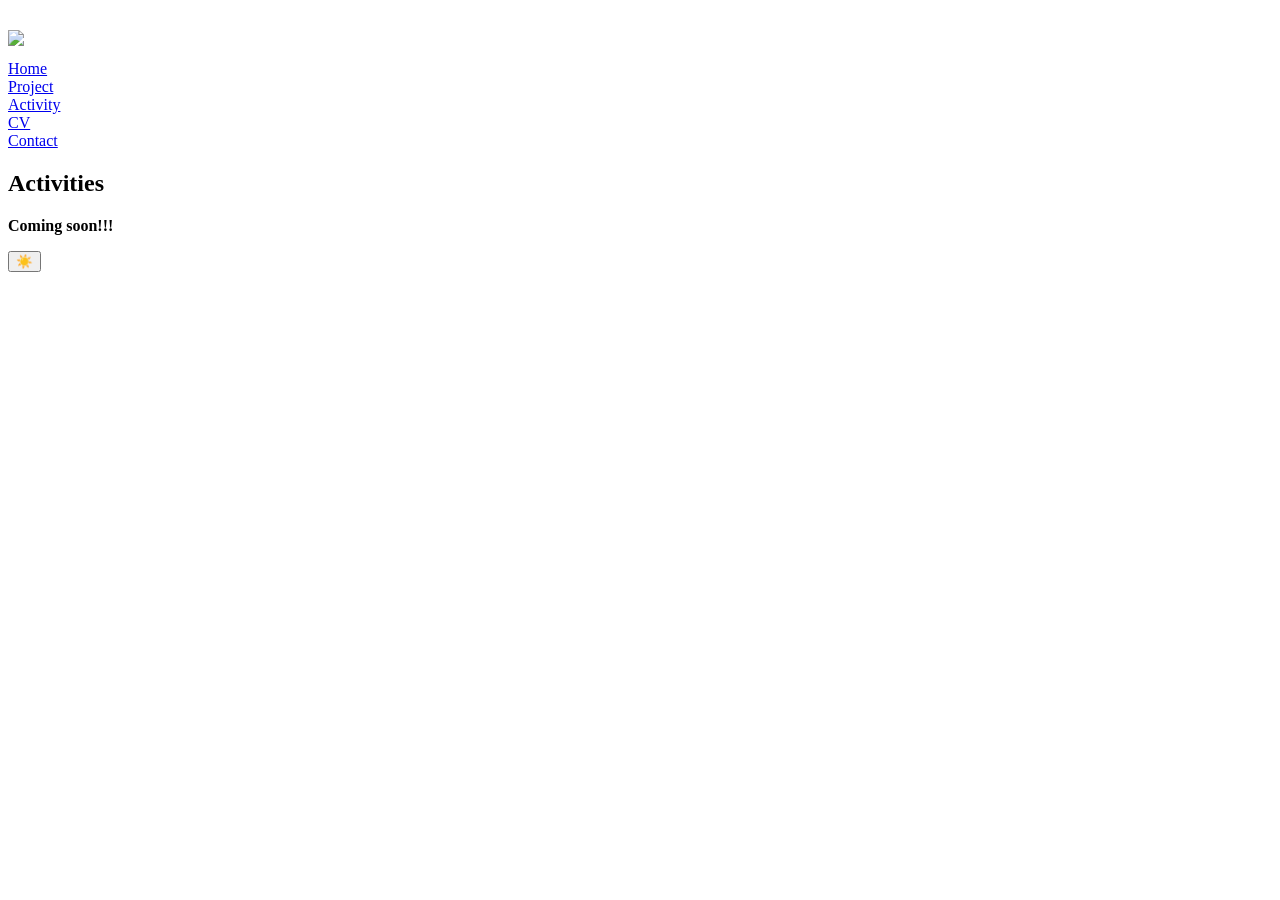
==== activity.html @ ed615052 "Added activity page, map in contact page" ====
<!DOCTYPE html>
<html lang="en">

<head>
  <meta charset="UTF-8">
  <meta name="viewport" content="width=device-width, initial-scale=1.0">
  <meta http-equiv="X-UA-Compatible" content="ie=edge">
  <title>Sania Zahan</title>
  <meta name="description" content="">
  <meta name="keywords" content="">
  <meta name="author" content="">

  <!-- Font Awesome if you need it
  <link rel="stylesheet" href="https://use.fontawesome.com/releases/v5.3.1/css/all.css">
  -->
  <link rel="stylesheet" href="https://unpkg.com/tailwindcss@2.2.19/dist/tailwind.min.css"/> 
  <!--Replace with your tailwind.css once created-->
  <style>
      .float-right-top {
	  position: absolute;
	  right: 0;
	  top: 0;
	} 
      ul {
        list-style-type: none;
      }
      ul li:before {
        content: '\2014';
        position: absolute;
        margin-left: -20px;
      }
      li::before {
        content: none !important;
        display: none !important;
    }
      .myDiv {
	  margin: 30px;
	}
    </style>
</head>

<body class="font-sans antialiased text-gray-100 leading-normal tracking-wider bg-cover" style="background-image:url('https://github.com/saniazahan/saniazahan.github.io/blob/main/bgd.jpg?raw=true');">
<!--<body class="font-sans antialiased text-gray-900 leading-normal tracking-wider bg-cover" style="background-color: #f0f0f0;"> -->

<!-- Profile Picture 
  <img src="IMG_20220918_105300.png" alt="Profile Picture" 
       style="position: absolute; top: 20px; left: 20px; width: 100px; height: 100px; border-radius: 50%; box-shadow: 0 4px 6px rgba(0, 0, 0, 0.1);"> -->

  <div style="margin: 30px;"></div>

  <div class="max-w-6xl flex h-auto lg:h-screen flex-wrap mx-auto my-32 lg:my-0">

	<!--Img Col-->
	<div class="w-full lg:w-1/5">
	<!-- <div class="lg:w-1/5 lg:flex lg:flex-col lg:justify-start">-->
		<!-- Big profile image for side bar (desktop) 
		<img src="https://source.unsplash.com/MP0IUfwrn0A" class="rounded-none lg:rounded-lg shadow-2xl hidden lg:block"> -->
		<img src="https://github.com/saniazahan/saniazahan.github.io/blob/main/IMG_20220918_105300.png?raw=true" class="rounded-xl lg:rounded-2xl shadow-2xl hidden lg:block"> 
		<!-- Image from: http://unsplash.com/photos/MP0IUfwrn0A -->
		<div style="margin: 10px;"></div>
		<div class="w-54 bg-gray-900 rounded-lg shadow-lg p-4">
		    <ul class="space-y-4" style="list-style: none; margin: 0; padding: 0;">
				<li>
					<a href="./index.html" class="block bg-green-700 text-white rounded-md px-4 py-2 text-center hover:bg-green-900">
		            	Home
					</a>
		        </li>
		        <li>
					<a href="./project.html" class="block bg-green-700 text-white rounded-md px-4 py-2 text-center hover:bg-green-900">
		            	Project
					</a>
		        </li>
		        <li>
		            <a href="./activity.html" class="block bg-green-700 text-white rounded-md px-4 py-2 text-center hover:bg-green-900">
						Activity
					</a>
		        </li>
		        <li>
					<a href="./cv.pdf" target="_blank" rel="noopener noreferrer" class="block bg-green-700 text-white rounded-md px-4 py-2 text-center hover:bg-green-900">
		            	CV
					</a>
		        </li>
		        <li>
					<a href="./contact.html" class="block bg-green-700 text-white rounded-md px-4 py-2 text-center hover:bg-green-900">
		            	Contact
					</a>
		        </li>
		    </ul>
		</div>

	</div>
	  
	<!--Main Col-->
	<div id="profile" class="w-full lg:w-4/5 bg-gray-900 lg:rounded-l-lg lg:rounded-r-none shadow-2xl bg-gray-900 opacity-95 mx-6 lg:mx-0">
	

		<div class="p-4 md:p-12 text-center lg:text-left">
			<!-- Image for mobile view-->
			<div class="block lg:hidden rounded-full shadow-xl mx-auto -mt-16 h-48 w-48 bg-cover bg-center" style="background-image: url('https://github.com/saniazahan/saniazahan.github.io/blob/main/IMG_20220918_105300.png?raw=true')"></div>
						
			<h2 class="text-3xl font-bold pt-8 lg:pt-0">Activities</h2>
			<div class="mx-auto lg:mx-0 w-4/5 pt-3 border-b-2 border-green-500 opacity-25"></div>
            <p class="pt-12 text-l"><b>Coming soon!!!</b></p>

		</div>

	</div>
	
	<!--Img Col-->
	<!-- <div class="w-full lg:w-1/5">
	<div class="lg:w-1/5 lg:flex lg:flex-col lg:justify-start">
		<!-- Big profile image for side bar (desktop) 
		<img src="https://source.unsplash.com/MP0IUfwrn0A" class="rounded-none lg:rounded-lg shadow-2xl hidden lg:block"> -->
		<!--<img src="https://github.com/saniazahan/saniazahan.github.io/blob/main/IMG_20220918_105300.png?raw=true" class="rounded-none lg:rounded-lg shadow-2xl hidden lg:block"> 
		<!-- Image from: http://unsplash.com/photos/MP0IUfwrn0A -->
		
	<!--</div> -->
	
	
	<!-- Pin to top right corner -->
	  <div class="absolute top-0 right-0 h-12 w-18 p-4">
		<button class="js-change-theme focus:outline-none">☀️</button>
	  </div>

</div>

	<script src="https://unpkg.com/popper.js@1/dist/umd/popper.min.js"></script>
	<script src="https://unpkg.com/tippy.js@4"></script>
	<script>
		//Init tooltips
		tippy('.link',{
		  placement: 'bottom'
		})

		//Toggle mode
		const toggle = document.querySelector('.js-change-theme');
		const body = document.querySelector('body');
		const profile = document.getElementById('profile');
		
		
		toggle.addEventListener('click', () => {

		  if (body.classList.contains('text-gray-900')) {
			toggle.innerHTML = "☀️";
			body.classList.remove('text-gray-900');
			body.classList.add('text-gray-100');
			profile.classList.remove('bg-white');
			profile.classList.add('bg-gray-900');
		  } else
		  {
			toggle.innerHTML = "🌙";
			body.classList.remove('text-gray-100');
			body.classList.add('text-gray-900');
			profile.classList.remove('bg-gray-900');			
			profile.classList.add('bg-white');
			
		  }
		});
		
    </script>
	
</body>

</html>
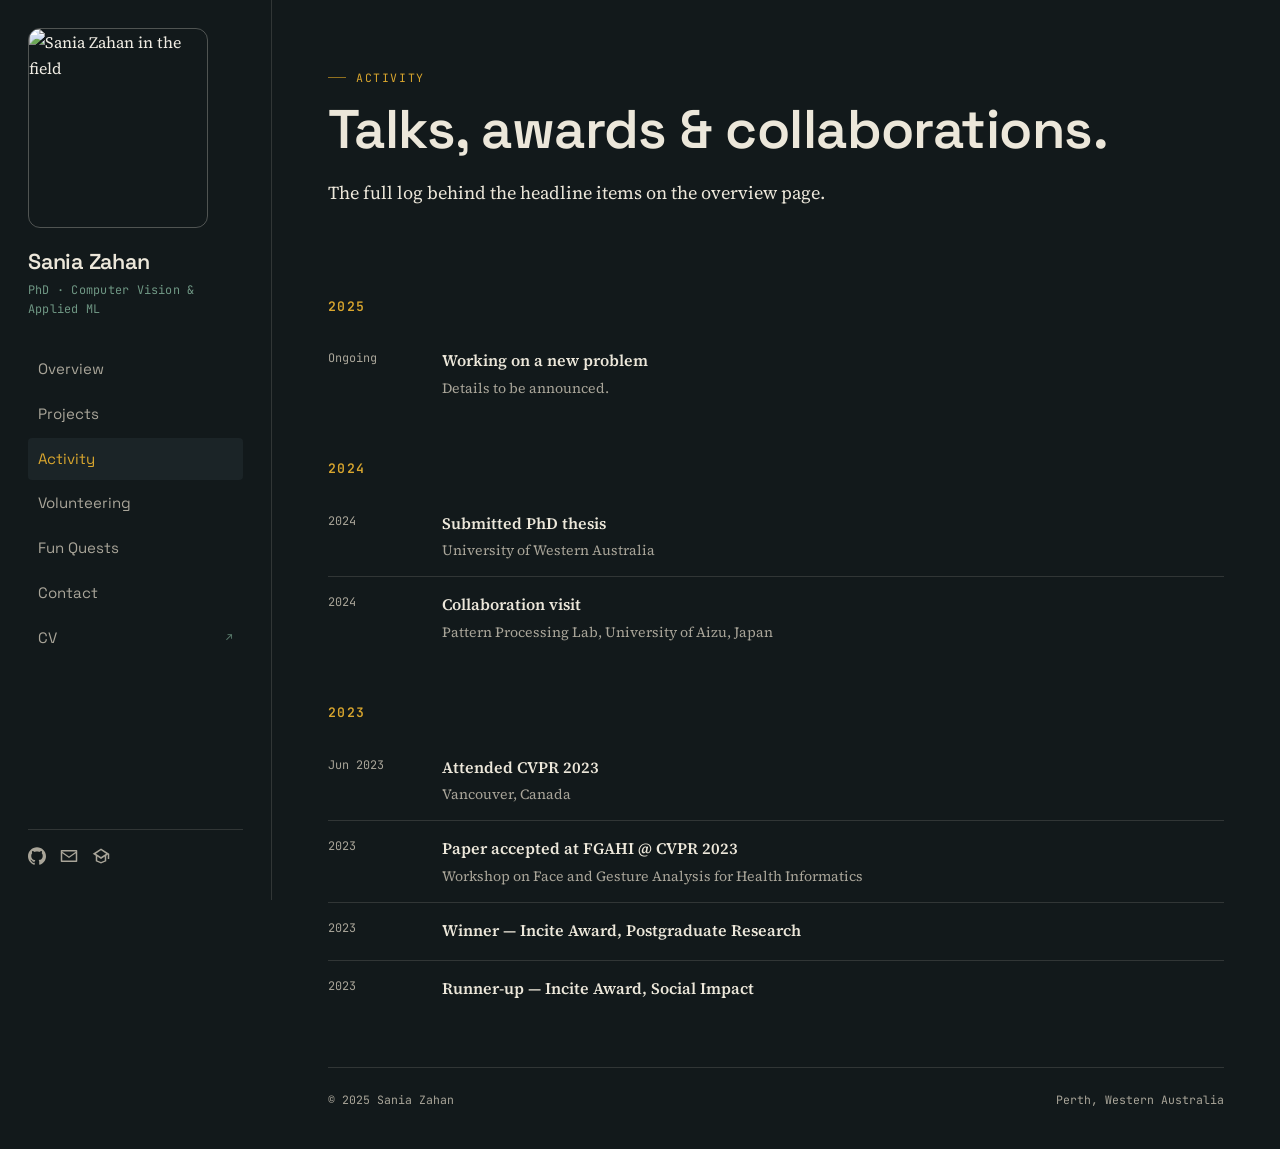
==== commit 6b191898: "Changed layout and added separate sections for volunteering and hobbies" ====
--- a/activity.html
+++ b/activity.html
@@ -1,164 +1,118 @@
 <!DOCTYPE html>
 <html lang="en">
+<head>
+<meta charset="UTF-8">
+<meta name="viewport" content="width=device-width, initial-scale=1.0">
+<title>Activity — Sania Zahan</title>
+<meta name="description" content="Talks, awards, and collaborations — Sania Zahan's research activity log.">
+<link rel="preconnect" href="https://fonts.googleapis.com">
+<link rel="preconnect" href="https://fonts.gstatic.com" crossorigin>
+<link href="https://fonts.googleapis.com/css2?family=Space+Grotesk:wght@500;600;700&family=Source+Serif+4:ital,opsz,wght@0,8..60,400;0,8..60,600;1,8..60,400&family=JetBrains+Mono:wght@400;500&display=swap" rel="stylesheet">
+<link rel="stylesheet" href="./css/style.css">
+</head>
+<body>
 
-<head>
-  <meta charset="UTF-8">
-  <meta name="viewport" content="width=device-width, initial-scale=1.0">
-  <meta http-equiv="X-UA-Compatible" content="ie=edge">
-  <title>Sania Zahan</title>
-  <meta name="description" content="">
-  <meta name="keywords" content="">
-  <meta name="author" content="">
-
-  <!-- Font Awesome if you need it
-  <link rel="stylesheet" href="https://use.fontawesome.com/releases/v5.3.1/css/all.css">
-  -->
-  <link rel="stylesheet" href="https://unpkg.com/tailwindcss@2.2.19/dist/tailwind.min.css"/> 
-  <!--Replace with your tailwind.css once created-->
-  <style>
-      .float-right-top {
-	  position: absolute;
-	  right: 0;
-	  top: 0;
-	} 
-      ul {
-        list-style-type: none;
-      }
-      ul li:before {
-        content: '\2014';
-        position: absolute;
-        margin-left: -20px;
-      }
-      li::before {
-        content: none !important;
-        display: none !important;
-    }
-      .myDiv {
-	  margin: 30px;
-	}
-    </style>
-</head>
-
-<body class="font-sans antialiased text-gray-100 leading-normal tracking-wider bg-cover" style="background-image:url('https://github.com/saniazahan/saniazahan.github.io/blob/main/bgd.jpg?raw=true');">
-<!--<body class="font-sans antialiased text-gray-900 leading-normal tracking-wider bg-cover" style="background-color: #f0f0f0;"> -->
-
-<!-- Profile Picture 
-  <img src="IMG_20220918_105300.png" alt="Profile Picture" 
-       style="position: absolute; top: 20px; left: 20px; width: 100px; height: 100px; border-radius: 50%; box-shadow: 0 4px 6px rgba(0, 0, 0, 0.1);"> -->
-
-  <div style="margin: 30px;"></div>
-
-  <div class="max-w-6xl flex h-auto lg:h-screen flex-wrap mx-auto my-32 lg:my-0">
-
-	<!--Img Col-->
-	<div class="w-full lg:w-1/5">
-	<!-- <div class="lg:w-1/5 lg:flex lg:flex-col lg:justify-start">-->
-		<!-- Big profile image for side bar (desktop) 
-		<img src="https://source.unsplash.com/MP0IUfwrn0A" class="rounded-none lg:rounded-lg shadow-2xl hidden lg:block"> -->
-		<img src="https://github.com/saniazahan/saniazahan.github.io/blob/main/IMG_20220918_105300.png?raw=true" class="rounded-xl lg:rounded-2xl shadow-2xl hidden lg:block"> 
-		<!-- Image from: http://unsplash.com/photos/MP0IUfwrn0A -->
-		<div style="margin: 10px;"></div>
-		<div class="w-54 bg-gray-900 rounded-lg shadow-lg p-4">
-		    <ul class="space-y-4" style="list-style: none; margin: 0; padding: 0;">
-				<li>
-					<a href="./index.html" class="block bg-green-700 text-white rounded-md px-4 py-2 text-center hover:bg-green-900">
-		            	Home
-					</a>
-		        </li>
-		        <li>
-					<a href="./project.html" class="block bg-green-700 text-white rounded-md px-4 py-2 text-center hover:bg-green-900">
-		            	Project
-					</a>
-		        </li>
-		        <li>
-		            <a href="./activity.html" class="block bg-green-700 text-white rounded-md px-4 py-2 text-center hover:bg-green-900">
-						Activity
-					</a>
-		        </li>
-		        <li>
-					<a href="./cv.pdf" target="_blank" rel="noopener noreferrer" class="block bg-green-700 text-white rounded-md px-4 py-2 text-center hover:bg-green-900">
-		            	CV
-					</a>
-		        </li>
-		        <li>
-					<a href="./contact.html" class="block bg-green-700 text-white rounded-md px-4 py-2 text-center hover:bg-green-900">
-		            	Contact
-					</a>
-		        </li>
-		    </ul>
-		</div>
-
-	</div>
-	  
-	<!--Main Col-->
-	<div id="profile" class="w-full lg:w-4/5 bg-gray-900 lg:rounded-l-lg lg:rounded-r-none shadow-2xl bg-gray-900 opacity-95 mx-6 lg:mx-0">
-	
-
-		<div class="p-4 md:p-12 text-center lg:text-left">
-			<!-- Image for mobile view-->
-			<div class="block lg:hidden rounded-full shadow-xl mx-auto -mt-16 h-48 w-48 bg-cover bg-center" style="background-image: url('https://github.com/saniazahan/saniazahan.github.io/blob/main/IMG_20220918_105300.png?raw=true')"></div>
-						
-			<h2 class="text-3xl font-bold pt-8 lg:pt-0">Activities</h2>
-			<div class="mx-auto lg:mx-0 w-4/5 pt-3 border-b-2 border-green-500 opacity-25"></div>
-            <p class="pt-12 text-l"><b>Coming soon!!!</b></p>
-
-		</div>
-
-	</div>
-	
-	<!--Img Col-->
-	<!-- <div class="w-full lg:w-1/5">
-	<div class="lg:w-1/5 lg:flex lg:flex-col lg:justify-start">
-		<!-- Big profile image for side bar (desktop) 
-		<img src="https://source.unsplash.com/MP0IUfwrn0A" class="rounded-none lg:rounded-lg shadow-2xl hidden lg:block"> -->
-		<!--<img src="https://github.com/saniazahan/saniazahan.github.io/blob/main/IMG_20220918_105300.png?raw=true" class="rounded-none lg:rounded-lg shadow-2xl hidden lg:block"> 
-		<!-- Image from: http://unsplash.com/photos/MP0IUfwrn0A -->
-		
-	<!--</div> -->
-	
-	
-	<!-- Pin to top right corner -->
-	  <div class="absolute top-0 right-0 h-12 w-18 p-4">
-		<button class="js-change-theme focus:outline-none">☀️</button>
-	  </div>
-
+<div class="topbar">
+  <span class="topbar__name">Sania Zahan</span>
+  <button class="topbar__toggle" aria-expanded="false">Menu</button>
 </div>
 
-	<script src="https://unpkg.com/popper.js@1/dist/umd/popper.min.js"></script>
-	<script src="https://unpkg.com/tippy.js@4"></script>
-	<script>
-		//Init tooltips
-		tippy('.link',{
-		  placement: 'bottom'
-		})
+<div class="shell">
 
-		//Toggle mode
-		const toggle = document.querySelector('.js-change-theme');
-		const body = document.querySelector('body');
-		const profile = document.getElementById('profile');
-		
-		
-		toggle.addEventListener('click', () => {
+  <aside class="sidebar">
 
-		  if (body.classList.contains('text-gray-900')) {
-			toggle.innerHTML = "☀️";
-			body.classList.remove('text-gray-900');
-			body.classList.add('text-gray-100');
-			profile.classList.remove('bg-white');
-			profile.classList.add('bg-gray-900');
-		  } else
-		  {
-			toggle.innerHTML = "🌙";
-			body.classList.remove('text-gray-100');
-			body.classList.add('text-gray-900');
-			profile.classList.remove('bg-gray-900');			
-			profile.classList.add('bg-white');
-			
-		  }
-		});
-		
-    </script>
-	
+    <div class="sidebar__photo">
+      <img src="./images/profile.png" alt="Sania Zahan in the field">
+    </div>
+
+    <div class="sidebar__id">
+      <h1>Sania Zahan</h1>
+      <p>PhD · Computer Vision &amp; Applied ML</p>
+    </div>
+
+    <nav class="nav" aria-label="Primary">
+      <a href="./index.html">Overview</a>
+      <a href="./project.html">Projects</a>
+      <a href="./activity.html" class="is-active">Activity</a>
+      <a href="./volunteering.html">Volunteering</a>
+      <a href="./fun-quests.html">Fun Quests</a>
+      <a href="./contact.html">Contact</a>
+      <a href="./cv.pdf" target="_blank" rel="noopener noreferrer">CV <span class="mark">↗</span></a>
+    </nav>
+
+    <div class="sidebar__socials">
+      <a href="https://github.com/saniazahan" aria-label="GitHub" target="_blank" rel="noopener noreferrer">
+        <svg viewBox="0 0 24 24"><path d="M12 .297c-6.63 0-12 5.373-12 12 0 5.303 3.438 9.8 8.205 11.385.6.113.82-.258.82-.577 0-.285-.01-1.04-.015-2.04-3.338.724-4.042-1.61-4.042-1.61C4.422 18.07 3.633 17.7 3.633 17.7c-1.087-.744.084-.729.084-.729 1.205.084 1.838 1.236 1.838 1.236 1.07 1.835 2.809 1.305 3.495.998.108-.776.417-1.305.76-1.605-2.665-.3-5.466-1.332-5.466-5.93 0-1.31.465-2.38 1.235-3.22-.135-.303-.54-1.523.105-3.176 0 0 1.005-.322 3.3 1.23.96-.267 1.98-.399 3-.405 1.02.006 2.04.138 3 .405 2.28-1.552 3.285-1.23 3.285-1.23.645 1.653.24 2.873.12 3.176.765.84 1.23 1.91 1.23 3.22 0 4.61-2.805 5.625-5.475 5.92.42.36.81 1.096.81 2.22 0 1.606-.015 2.896-.015 3.286 0 .315.21.69.825.57C20.565 22.092 24 17.592 24 12.297c0-6.627-5.373-12-12-12"/></svg>
+      </a>
+      <a href="mailto:sania.zahan@uwa.edu.au" aria-label="Email">
+        <svg viewBox="0 0 24 24"><path d="M2 4h20a1 1 0 0 1 1 1v14a1 1 0 0 1-1 1H2a1 1 0 0 1-1-1V5a1 1 0 0 1 1-1zm19.4 2H2.6L12 12.6 21.4 6zM3 8.2V18h18V8.2l-9 6.3-9-6.3z"/></svg>
+      </a>
+      <a href="https://scholar.google.com" aria-label="Google Scholar" target="_blank" rel="noopener noreferrer">
+        <svg viewBox="0 0 24 24"><path d="M12 2 1 9l4 2.5V19l7 3 7-3v-7.5L21 10v6h2V9L12 2zm0 2.3L18.8 9 12 13.3 5.2 9 12 4.3zM7 12.8l5 3.1 5-3.1v5.1l-5 2.1-5-2.1v-5.1z"/></svg>
+      </a>
+    </div>
+  </aside>
+
+  <main class="main" id="main">
+
+    <section class="hero">
+      <p class="eyebrow">Activity</p>
+      <h1>Talks, awards &amp; collaborations.</h1>
+      <p class="tagline">The full log behind the headline items on the overview page.</p>
+    </section>
+
+    <section class="activity-groups">
+
+      <div class="activity-group">
+        <h3>2025</h3>
+        <div class="activity-row">
+          <div class="when">Ongoing</div>
+          <div class="what"><strong>Working on a new problem</strong><span>Details to be announced.</span></div>
+        </div>
+      </div>
+
+      <div class="activity-group">
+        <h3>2024</h3>
+        <div class="activity-row">
+          <div class="when">2024</div>
+          <div class="what"><strong>Submitted PhD thesis</strong><span>University of Western Australia</span></div>
+        </div>
+        <div class="activity-row">
+          <div class="when">2024</div>
+          <div class="what"><strong>Collaboration visit</strong><span>Pattern Processing Lab, University of Aizu, Japan</span></div>
+        </div>
+      </div>
+
+      <div class="activity-group">
+        <h3>2023</h3>
+        <div class="activity-row">
+          <div class="when">Jun 2023</div>
+          <div class="what"><strong>Attended CVPR 2023</strong><span>Vancouver, Canada</span></div>
+        </div>
+        <div class="activity-row">
+          <div class="when">2023</div>
+          <div class="what"><strong>Paper accepted at FGAHI @ CVPR 2023</strong><span>Workshop on Face and Gesture Analysis for Health Informatics</span></div>
+        </div>
+        <div class="activity-row">
+          <div class="when">2023</div>
+          <div class="what"><strong>Winner — Incite Award, Postgraduate Research</strong><span></span></div>
+        </div>
+        <div class="activity-row">
+          <div class="when">2023</div>
+          <div class="what"><strong>Runner-up — Incite Award, Social Impact</strong><span></span></div>
+        </div>
+      </div>
+
+    </section>
+
+    <footer class="site-footer">
+      <span>© 2025 Sania Zahan</span>
+      <span>Perth, Western Australia</span>
+    </footer>
+
+  </main>
+</div>
+
+<script src="./js/main.js"></script>
 </body>
-
 </html>
--- a/css/style.css
+++ b/css/style.css
@@ -0,0 +1,577 @@
+/* ==========================================================================
+   Sania Zahan — portfolio
+   Design concept: a researcher's field notebook. Applied science meets
+   the outdoors — gait-analysis line work, mono coordinates and dated
+   log entries stand in for the "numbered process" cliche, because here
+   the sequence is real (a timeline, a gait cycle).
+   ========================================================================== */
+
+:root{
+  --ink:        #12191b;
+  --ink-2:      #1b2427;
+  --ink-3:      #232f32;
+  --paper:      #ece7da;
+  --paper-dim:  #a9a599;
+  --amber:      #d9a62e;
+  --amber-dim:  #90701f;
+  --sage:       #6f9784;
+  --sage-dim:   #3f5750;
+  --rule:       rgba(236,231,218,0.14);
+  --rule-strong:rgba(236,231,218,0.28);
+
+  --display: 'Space Grotesk', 'Arial Narrow', sans-serif;
+  --body:    'Source Serif 4', Georgia, 'Times New Roman', serif;
+  --mono:    'JetBrains Mono', 'Courier New', monospace;
+
+  --sidebar-w: 272px;
+  --edge: 28px;
+}
+
+/* Justify main paragraph and lead text */
+.main p,
+.hero-panel .tagline,
+.about p,
+.card__body p,
+.placeholder p {
+  text-align: justify;
+  text-justify: inter-word; /* Enhances spacing between words for cleaner alignment */
+}
+
+*,*::before,*::after{ box-sizing:border-box; }
+html{ scroll-behavior:smooth; }
+
+@media (prefers-reduced-motion: reduce){
+  html{ scroll-behavior:auto; }
+  *,*::before,*::after{ animation-duration:0.01ms !important; animation-iteration-count:1 !important; transition-duration:0.01ms !important; }
+}
+
+body{
+  margin:0;
+  background:var(--ink);
+  color:var(--paper);
+  font-family:var(--body);
+  font-size:16px;
+  line-height:1.65;
+  -webkit-font-smoothing:antialiased;
+}
+
+a{ color:inherit; text-decoration:none; }
+img{ max-width:100%; display:block; }
+ul{ margin:0; padding:0; list-style:none; }
+
+h1,h2,h3{
+  font-family:var(--display);
+  font-weight:600;
+  letter-spacing:-0.01em;
+  margin:0;
+  color:var(--paper);
+}
+
+::selection{ background:var(--amber); color:var(--ink); }
+
+:focus-visible{
+  outline:2px solid var(--amber);
+  outline-offset:3px;
+}
+
+/* ---------- eyebrow / mono labels ---------- */
+.eyebrow{
+  font-family:var(--mono);
+  font-size:0.72rem;
+  letter-spacing:0.14em;
+  text-transform:uppercase;
+  color:var(--amber);
+  display:flex;
+  align-items:center;
+  gap:10px;
+}
+.eyebrow::before{
+  content:"";
+  width:18px; height:1px;
+  background:var(--amber-dim);
+}
+
+/* ---------- layout shell ---------- */
+.shell{
+  display:flex;
+  min-height:100vh;
+  max-width:1400px;
+  margin:0 auto;
+}
+
+/* ---------- sidebar ---------- */
+.sidebar{
+  width:var(--sidebar-w);
+  flex-shrink:0;
+  padding:var(--edge);
+  display:flex;
+  flex-direction:column;
+  gap:22px;
+  border-right:1px solid var(--rule);
+  position:sticky;
+  top:0;
+  height:100vh;
+  overflow-y:auto;
+}
+
+.sidebar__photo {
+  /* Fix layout stretching in flex containers */
+  align-self: left;
+  
+  /* Passport size dimensions (7:9 aspect ratio / 3.5cm x 4.5cm proportions) */
+  width: 180px;
+  height: 200px;
+  
+  /* Prevent shrinking or growing inside flex container */
+  flex-shrink: 0;
+  
+  overflow: hidden;
+  border-radius: 12px;
+  border: 1px solid var(--rule-strong);
+  filter: grayscale(35%) contrast(1.05);
+}
+
+.sidebar__photo img {
+  width: 100%;
+  height: 100%;
+  object-fit: cover;
+  object-position: center top;
+  display: block;
+}
+.sidebar__id h1{
+  font-size:1.35rem;
+  line-height:1.15;
+}
+.sidebar__id p{
+  margin:6px 0 0;
+  font-family:var(--mono);
+  font-size:0.74rem;
+  color:var(--sage);
+  letter-spacing:0.02em;
+}
+
+/* ---------- top site banner ---------- */
+.site-banner {
+  width: 100%;
+  max-height: 150px;
+  overflow: hidden;
+  border-radius: 12px;
+  border: 1px solid var(--rule-strong);
+  margin-top: -24px;   /* Pulls banner up closer to the top edge */
+  margin-bottom: -20px; /* Reduces space between banner and hero section */
+  background: var(--ink-2);
+}
+
+.site-banner img {
+  width: 100%;
+  height: 100%;
+  max-height: 150px;
+  object-fit: cover;
+  object-position: center;
+  display: block;
+}
+
+.nav{ flex:1; display:flex; flex-direction:column; gap:2px; margin-top:6px; }
+.nav a{
+  font-family:var(--display);
+  font-size:0.94rem;
+  padding:9px 10px;
+  border-radius:4px;
+  color:var(--paper-dim);
+  display:flex;
+  align-items:center;
+  justify-content:space-between;
+  transition:color .15s ease, background .15s ease, padding-left .15s ease;
+}
+.nav a:hover, .nav a:focus-visible{
+  color:var(--paper);
+  background:var(--ink-3);
+  padding-left:14px;
+}
+.nav a.is-active{
+  color:var(--amber);
+  background:var(--ink-2);
+}
+.nav a .mark{
+  font-family:var(--mono);
+  font-size:0.68rem;
+  color:var(--sage);
+  opacity:0.8;
+}
+.nav a.is-active .mark{ color:var(--amber); }
+
+.sidebar__socials{
+  display:flex;
+  gap:14px;
+  padding-top:16px;
+  border-top:1px solid var(--rule);
+}
+.sidebar__socials a{ color:var(--paper-dim); transition:color .15s ease, transform .15s ease; }
+.sidebar__socials a:hover{ color:var(--amber); transform:translateY(-2px); }
+.sidebar__socials svg{ width:18px; height:18px; fill:currentColor; }
+
+/* ---------- mobile top bar ---------- */
+.topbar{ display:none; }
+
+/* ---------- main ---------- */
+.main{
+  flex:1;
+  min-width:0;
+  padding:56px 56px 40px;
+}
+@media (max-width:900px){
+  .main{ padding:36px 24px 40px; }
+}
+
+section{ margin-bottom:88px; }
+section:last-of-type{ margin-bottom:48px; }
+
+/* ---------- hero ---------- */
+.hero h1{
+  font-size:clamp(2.1rem, 5vw, 3.4rem);
+  line-height:1.05;
+  margin-top:14px;
+}
+.hero .tagline{
+  max-width:60ch;
+  font-size:1.14rem;
+  color:var(--paper);
+  margin-top:20px;
+}
+.hero .tagline em{ font-style:italic; color:var(--sage); }
+
+.cta-row{ display:flex; flex-wrap:wrap; gap:12px; margin-top:30px; }
+.btn{
+  font-family:var(--mono);
+  font-size:0.8rem;
+  letter-spacing:0.03em;
+  padding:11px 18px;
+  border-radius:4px;
+  border:1px solid var(--rule-strong);
+  display:inline-flex;
+  align-items:center;
+  gap:8px;
+  transition:border-color .15s ease, color .15s ease, background .15s ease;
+}
+.btn--solid{ background:var(--amber); color:var(--ink); border-color:var(--amber); font-weight:600; }
+.btn--solid:hover{ background:#eab63c; }
+.btn--ghost{ color:var(--paper); }
+.btn--ghost:hover{ border-color:var(--amber); color:var(--amber); }
+
+/* ---------- hero panel ---------- */
+.hero-panel{
+  position:relative;
+  border-radius:16px;
+  overflow:hidden;
+  padding:50px 46px;
+  background:
+    linear-gradient(180deg, rgba(18,25,27,0.35) 0%, rgba(18,25,27,0.86) 78%, var(--ink) 100%),
+    url('./images/bgd.jpg') center 30%/cover no-repeat;
+}
+@media (max-width:700px){
+  .hero-panel{ padding:44px 26px; }
+}
+.hero-panel .eyebrow{ color:var(--amber); }
+.hero-panel h1{
+  font-size:clamp(2.1rem, 4.6vw, 3.3rem);
+  line-height:1.08;
+  margin-top:16px;
+  max-width:100%;
+}
+.hero-panel .tagline{
+  max-width:100%;
+  font-size:1.12rem;
+  color:var(--paper);
+  margin-top:20px;
+}
+.hero-panel .tagline em{ font-style:italic; color:var(--sage); }
+.hero-panel .btn--ghost{ backdrop-filter:blur(2px); }
+
+/* ---------- pipeline strip (signature element: lab -> model -> application) ---------- */
+.pipeline{
+  position:relative;
+  display:flex;
+  align-items:flex-start;
+  justify-content:space-between;
+  gap:16px;
+  margin:56px 0;
+  padding:0 6px;
+}
+.pipeline__line{
+  position:absolute;
+  left:52px; right:52px; top:29px; height:1px;
+  background:repeating-linear-gradient(to right, var(--rule-strong) 0 4px, transparent 4px 9px);
+}
+.pipeline__pulse{
+  position:absolute;
+  top:26px; left:0;
+  width:7px; height:7px;
+  border-radius:50%;
+  background:var(--amber);
+  box-shadow:0 0 10px 1px rgba(217,166,46,0.6);
+  animation:flow 5.5s ease-in-out infinite;
+}
+@media (prefers-reduced-motion: reduce){
+  .pipeline__pulse{ animation:none; left:0; opacity:1; }
+}
+@keyframes flow{
+  0%{   left:52px;          opacity:0; }
+  10%{  opacity:1; }
+  90%{  opacity:1; }
+  100%{ left:calc(100% - 52px); opacity:0; }
+}
+.pipeline__stage{
+  position:relative;
+  z-index:1;
+  flex:1;
+  display:flex;
+  flex-direction:column;
+  align-items:center;
+  text-align:center;
+  gap:14px;
+}
+.pipeline__icon{
+  width:58px; height:58px;
+  flex-shrink:0;
+  border-radius:50%;
+  border:1px solid var(--rule-strong);
+  background:var(--ink-2);
+  display:flex;
+  align-items:center;
+  justify-content:center;
+}
+.pipeline__icon svg{
+  width:26px; height:26px;
+  fill:none;
+  stroke:var(--amber);
+  stroke-width:1.6;
+  stroke-linecap:round;
+  stroke-linejoin:round;
+}
+.pipeline__text strong{
+  font-family:var(--display);
+  font-size:0.94rem;
+  color:var(--paper);
+  display:block;
+}
+.pipeline__text span{
+  font-family:var(--mono);
+  font-size:0.68rem;
+  color:var(--paper-dim);
+  display:block;
+  margin-top:4px;
+}
+@media (max-width:640px){
+  .pipeline{ flex-direction:column; align-items:stretch; gap:28px; }
+  .pipeline__line, .pipeline__pulse{ display:none; }
+  .pipeline__stage{ flex-direction:row; text-align:left; }
+}
+
+/* ---------- section headings ---------- */
+.section-head{ margin-bottom:28px; }
+.section-head h2{ font-size:1.7rem; margin-top:10px; }
+
+/* ---------- focus chips ---------- */
+.chips{ display:flex; flex-wrap:wrap; gap:10px; margin-top:6px; }
+.chip{
+  font-family:var(--mono);
+  font-size:0.78rem;
+  padding:8px 13px;
+  border:1px solid var(--rule-strong);
+  border-radius:4px;
+  color:var(--sage);
+  background:var(--ink-2);
+}
+
+/* ---------- about ---------- */
+.about p{ max-width:70ch; color:var(--paper); }
+.about .stance{
+  margin-top:22px;
+  padding-left:18px;
+  border-left:2px solid var(--sage);
+  font-family:var(--display);
+  font-size:1.05rem;
+  color:var(--paper);
+  max-width:58ch;
+}
+
+/* ---------- field log / timeline ---------- */
+.log{ position:relative; padding-left:26px; }
+.log::before{
+  content:"";
+  position:absolute; left:5px; top:6px; bottom:6px;
+  width:1px;
+  background:var(--rule-strong);
+}
+.log__year{
+  font-family:var(--mono);
+  font-size:0.78rem;
+  color:var(--amber);
+  letter-spacing:0.08em;
+  margin:26px 0 12px;
+  position:relative;
+}
+.log__year:first-child{ margin-top:0; }
+.log__year::before{
+  content:"";
+  position:absolute; left:-26px; top:4px;
+  width:9px; height:9px; border-radius:50%;
+  background:var(--amber);
+  border:2px solid var(--ink);
+  box-shadow:0 0 0 1px var(--rule-strong);
+}
+.log__item{
+  padding:10px 0;
+  border-bottom:1px dashed var(--rule);
+  color:var(--paper);
+  font-size:0.98rem;
+}
+.log__item:last-child{ border-bottom:none; }
+.log__item .tag{
+  font-family:var(--mono);
+  font-size:0.68rem;
+  color:var(--sage);
+  display:block;
+  margin-top:3px;
+}
+
+.more-link{
+  display:inline-flex; align-items:center; gap:8px;
+  margin-top:22px;
+  font-family:var(--mono); font-size:0.8rem; color:var(--sage);
+}
+.more-link:hover{ color:var(--amber); }
+
+/* ---------- cards (projects) ---------- */
+.cards{ display:grid; grid-template-columns:1fr; gap:22px; }
+.card{
+  border:1px solid var(--rule);
+  border-radius:8px;
+  background:var(--ink-2);
+  overflow:hidden;
+  display:grid;
+  grid-template-columns:280px 1fr;
+}
+@media (max-width:760px){ .card{ grid-template-columns:1fr; } }
+
+.card__figure{
+  background:
+    repeating-linear-gradient(135deg, var(--ink-3) 0 2px, transparent 2px 14px),
+    var(--ink);
+  min-height:220px;
+  display:flex; align-items:center; justify-content:center;
+  border-right:1px solid var(--rule);
+  position:relative;
+}
+@media (max-width:760px){ .card__figure{ border-right:none; border-bottom:1px solid var(--rule); } }
+.card__figure img{ width:100%; height:100%; object-fit:cover; }
+.card__figure .fallback{
+  font-family:var(--mono); font-size:0.68rem; color:var(--paper-dim);
+  text-align:center; padding:0 20px; letter-spacing:0.04em;
+}
+
+.card__body{ padding:26px 28px; }
+.card__status{
+  font-family:var(--mono); font-size:0.68rem; letter-spacing:0.08em; text-transform:uppercase;
+  color:var(--sage); margin-bottom:10px; display:block;
+}
+.card__status.is-active{ color:var(--amber); }
+.card__body h3{ font-size:1.22rem; margin-bottom:10px; }
+.card__body p{ color:var(--paper-dim); font-size:0.95rem; max-width:56ch; }
+.card__meta{ display:flex; flex-wrap:wrap; gap:8px; margin-top:16px; }
+.card__meta span{
+  font-family:var(--mono); font-size:0.68rem; color:var(--sage);
+  border:1px solid var(--rule); padding:5px 9px; border-radius:3px;
+}
+.card__links{ margin-top:18px; display:flex; gap:16px; }
+.card__links a{
+  font-family:var(--mono); font-size:0.78rem; color:var(--amber);
+  border-bottom:1px solid var(--amber-dim);
+}
+.card__links a:hover{ color:#eab63c; }
+
+/* ---------- activity page groups ---------- */
+.activity-group{ margin-bottom:44px; }
+.activity-group h3{
+  font-family:var(--mono); font-size:0.82rem; color:var(--amber);
+  letter-spacing:0.1em; margin-bottom:16px;
+}
+.activity-row{
+  display:flex; gap:18px; padding:14px 0; border-bottom:1px solid var(--rule);
+}
+.activity-row:last-child{ border-bottom:none; }
+.activity-row .when{
+  font-family:var(--mono); font-size:0.74rem; color:var(--paper-dim);
+  width:96px; flex-shrink:0; padding-top:2px;
+}
+.activity-row .what strong{ color:var(--paper); font-weight:600; }
+.activity-row .what span{ display:block; color:var(--paper-dim); font-size:0.88rem; margin-top:3px; }
+
+/* ---------- contact ---------- */
+.contact-grid{ display:grid; grid-template-columns:1fr 1fr; gap:40px; align-items:start; }
+@media (max-width:760px){ .contact-grid{ grid-template-columns:1fr; } }
+.contact-block dt{
+  font-family:var(--mono); font-size:0.7rem; color:var(--sage);
+  letter-spacing:0.08em; text-transform:uppercase; margin-top:22px;
+}
+.contact-block dt:first-child{ margin-top:0; }
+.contact-block dd{ margin:6px 0 0; font-size:1.02rem; color:var(--paper); }
+.map-frame{
+  border:1px solid var(--rule-strong);
+  border-radius:6px;
+  overflow:hidden;
+  aspect-ratio:4/3;
+}
+.map-frame iframe{ width:100%; height:100%; border:0; }
+
+/* ---------- placeholder / coming soon ---------- */
+.placeholder{
+  border:1px dashed var(--rule-strong);
+  border-radius:8px;
+  padding:44px 30px;
+  text-align:left;
+  color:var(--paper-dim);
+}
+.placeholder .eyebrow{ margin-bottom:14px; }
+.placeholder p{ max-width:52ch; }
+
+/* ---------- footer ---------- */
+.site-footer{
+  border-top:1px solid var(--rule);
+  padding-top:22px;
+  font-family:var(--mono);
+  font-size:0.72rem;
+  color:var(--paper-dim);
+  display:flex;
+  justify-content:space-between;
+  flex-wrap:wrap;
+  gap:10px;
+}
+
+/* ---------- mobile ---------- */
+@media (max-width:900px){
+  .shell{ flex-direction:column; }
+  .sidebar{ display:none; }
+  .sidebar.is-open{
+    display:flex;
+    position:fixed; inset:0; z-index:40;
+    height:100vh; width:100%;
+    background:var(--ink);
+    overflow-y:auto;
+  }
+  .topbar{
+    display:flex;
+    align-items:center;
+    justify-content:space-between;
+    padding:18px 22px;
+    border-bottom:1px solid var(--rule);
+    position:sticky; top:0; z-index:30;
+    background:var(--ink);
+  }
+  .topbar__name{ font-family:var(--display); font-weight:600; }
+  .topbar__toggle{
+    font-family:var(--mono); font-size:0.78rem; color:var(--amber);
+    border:1px solid var(--rule-strong); border-radius:4px; padding:7px 12px;
+    background:none;
+  }
+}
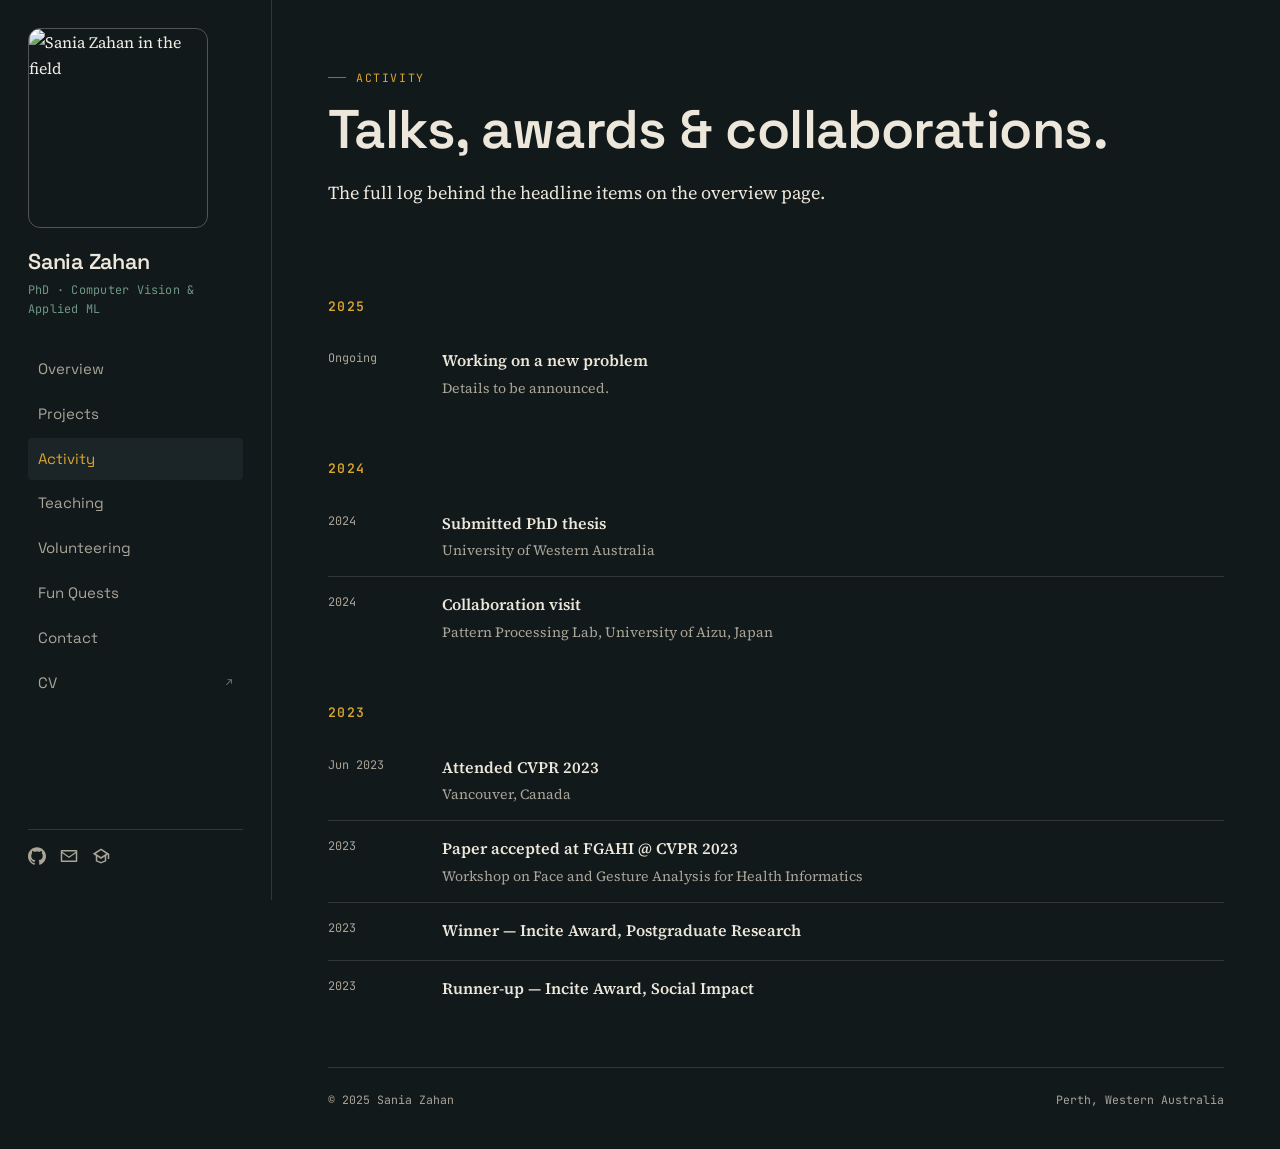
==== commit 4dc2fd27: "Add Teaching link to navigation menu" ====
--- a/activity.html
+++ b/activity.html
@@ -34,6 +34,7 @@
       <a href="./index.html">Overview</a>
       <a href="./project.html">Projects</a>
       <a href="./activity.html" class="is-active">Activity</a>
+      <a href="./tutorial.html">Teaching</a>
       <a href="./volunteering.html">Volunteering</a>
       <a href="./fun-quests.html">Fun Quests</a>
       <a href="./contact.html">Contact</a>
--- a/css/style.css
+++ b/css/style.css
@@ -575,3 +575,120 @@
     background:none;
   }
 }
+
+/* ---------- Interactive World Map (Global Styles) ---------- */
+#world-map {
+  width: 100%;
+  height: 480px;
+  min-height: 480px;
+  border-radius: 12px;
+  border: 1px solid var(--rule-strong);
+  overflow: hidden;
+  background: var(--ink-2);
+  position: relative;
+  z-index: 1;
+  display: block;
+}
+
+/* Custom Marker Styling */
+.custom-map-pin {
+  background: transparent !important;
+  border: none !important;
+}
+
+.pin-dot {
+  width: 14px;
+  height: 14px;
+  background-color: var(--amber);
+  border: 2px solid var(--ink);
+  border-radius: 50%;
+  box-shadow: 0 0 10px rgba(217, 166, 46, 0.9);
+  cursor: pointer;
+  transition: transform 0.2s ease, background-color 0.2s ease;
+}
+
+.pin-dot:hover {
+  transform: scale(1.4);
+  background-color: #eab63c;
+}
+
+/* Leaflet Popup Theme Tweaks */
+.leaflet-popup-content-wrapper {
+  background: var(--ink-2) !important;
+  color: var(--paper) !important;
+  border: 1px solid var(--rule-strong);
+  border-radius: 6px;
+  font-family: var(--mono);
+}
+
+.leaflet-popup-tip {
+  background: var(--ink-2) !important;
+}
+
+.map-popup-btn {
+  display: inline-block;
+  margin-top: 8px;
+  color: var(--amber);
+  text-decoration: underline;
+  cursor: pointer;
+  font-size: 0.8rem;
+}
+
+/* ---------- Gallery Modal ---------- */
+.modal {
+  display: none;
+  position: fixed;
+  inset: 0;
+  z-index: 1000;
+  background: rgba(18, 25, 27, 0.88);
+  backdrop-filter: blur(4px);
+  align-items: center;
+  justify-content: center;
+  padding: 20px;
+}
+
+.modal.is-active {
+  display: flex;
+}
+
+.modal__content {
+  background: var(--ink-2);
+  border: 1px solid var(--rule-strong);
+  border-radius: 12px;
+  width: 100%;
+  max-width: 800px;
+  max-height: 85vh;
+  overflow-y: auto;
+  padding: 28px;
+  position: relative;
+}
+
+.modal__close {
+  position: absolute;
+  top: 16px;
+  right: 20px;
+  background: none;
+  border: none;
+  color: var(--paper-dim);
+  font-size: 1.8rem;
+  cursor: pointer;
+}
+
+.modal__close:hover {
+  color: var(--amber);
+}
+
+.modal__grid {
+  display: grid;
+  grid-template-columns: repeat(auto-fill, minmax(200px, 1fr));
+  gap: 16px;
+  margin-top: 20px;
+}
+
+.modal__grid img {
+  width: 100%;
+  height: 150px;
+  object-fit: cover;
+  border-radius: 6px;
+  border: 1px solid var(--rule);
+}
